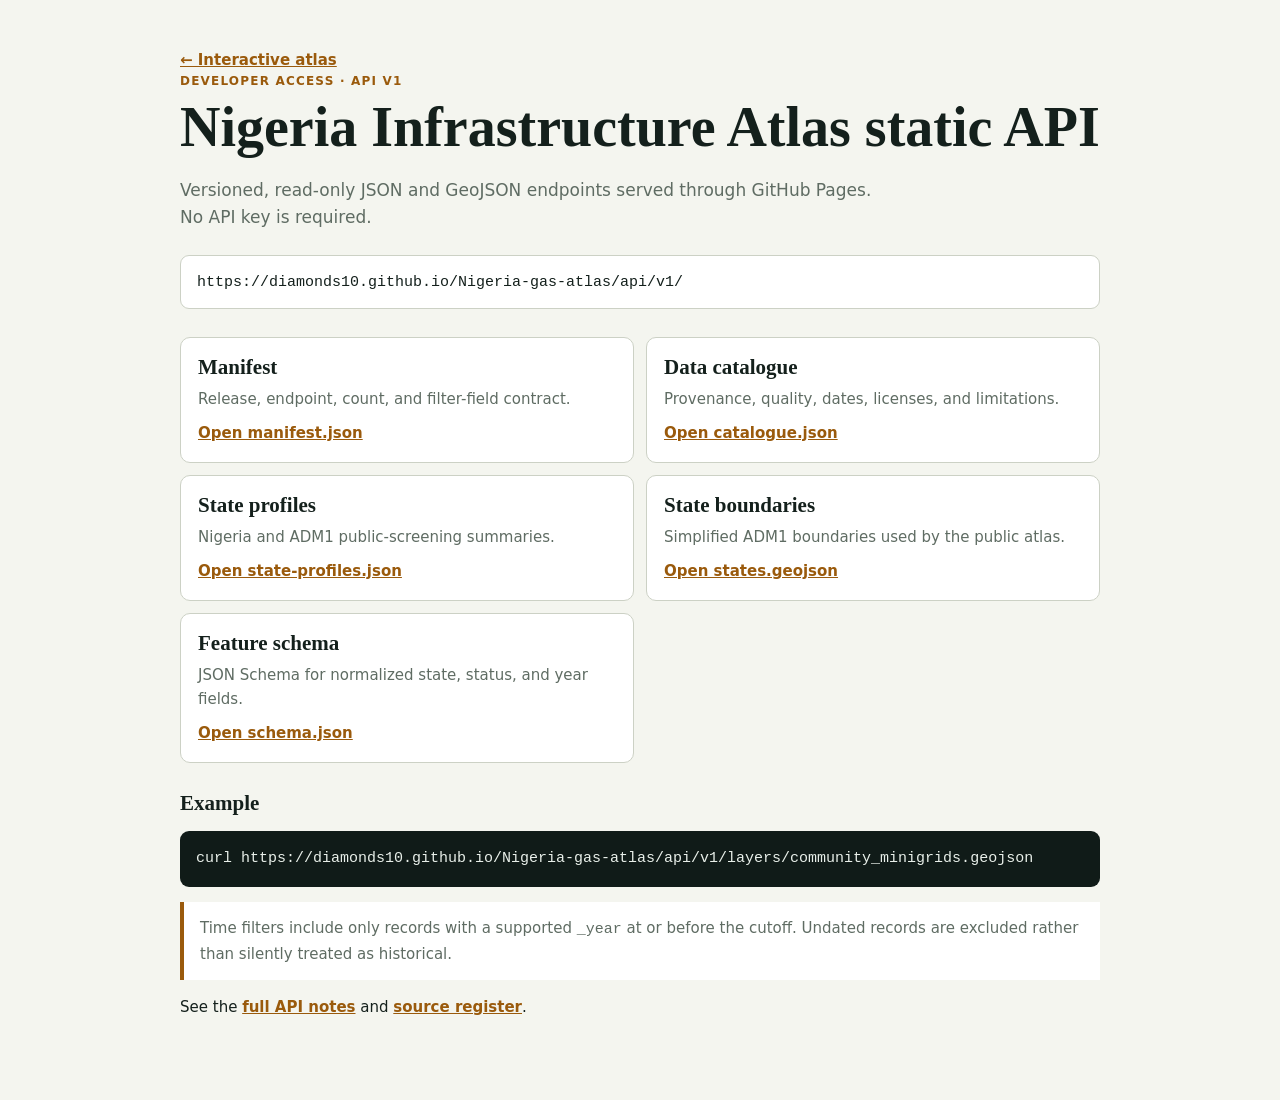
==== docs/api/index.html @ 8518b461 "Structure distributed energy and open contributions" ====
<!doctype html>
<html lang="en">
<head>
  <meta charset="utf-8" />
  <meta name="viewport" content="width=device-width, initial-scale=1" />
  <title>Static API · Nigeria Infrastructure Atlas</title>
  <meta name="description" content="Versioned static API documentation for the Nigeria Infrastructure Atlas." />
  <style>
    :root { color-scheme: light dark; --ink:#14201c; --muted:#5f6c63; --paper:#f4f5ef; --card:#fff; --line:#ccd1c5; --accent:#9a5a0c; }
    @media (prefers-color-scheme:dark) { :root { --ink:#edf0e9; --muted:#aab7ac; --paper:#0e1e1a; --card:#16281f; --line:#304137; --accent:#d99a3d; } }
    * { box-sizing:border-box; }
    body { margin:0; background:var(--paper); color:var(--ink); font:15px/1.6 system-ui,sans-serif; }
    main { width:min(920px,calc(100% - 32px)); margin:0 auto; padding:48px 0 70px; }
    h1,h2 { font-family:Georgia,serif; line-height:1.15; }
    h1 { margin:4px 0 10px; font-size:clamp(32px,6vw,56px); }
    h2 { margin:0 0 8px; font-size:21px; }
    .eyebrow { color:var(--accent); font-size:12px; font-weight:750; letter-spacing:.1em; text-transform:uppercase; }
    .lede { max-width:700px; color:var(--muted); font-size:17px; }
    .base { margin:24px 0; padding:13px 16px; border:1px solid var(--line); border-radius:9px; background:var(--card); overflow:auto; }
    code { font-family:ui-monospace,monospace; }
    .grid { display:grid; grid-template-columns:repeat(2,minmax(0,1fr)); gap:12px; margin:28px 0; }
    .card { border:1px solid var(--line); border-radius:10px; background:var(--card); padding:17px; }
    .card p { margin:0 0 10px; color:var(--muted); }
    a { color:var(--accent); font-weight:700; }
    pre { padding:16px; border-radius:9px; background:#101b18; color:#e8efe9; overflow:auto; }
    .note { padding:14px 16px; border-left:4px solid var(--accent); background:var(--card); color:var(--muted); }
    @media(max-width:650px) { main{padding-top:28px}.grid{grid-template-columns:1fr} }
  </style>
</head>
<body>
<main>
  <a href="../">← Interactive atlas</a>
  <div class="eyebrow">Developer access · API v1</div>
  <h1>Nigeria Infrastructure Atlas static API</h1>
  <p class="lede">Versioned, read-only JSON and GeoJSON endpoints served through GitHub Pages. No API key is required.</p>
  <div class="base"><code>https://diamonds10.github.io/Nigeria-gas-atlas/api/v1/</code></div>
  <div class="grid">
    <section class="card"><h2>Manifest</h2><p>Release, endpoint, count, and filter-field contract.</p><a href="./v1/manifest.json">Open manifest.json</a></section>
    <section class="card"><h2>Data catalogue</h2><p>Provenance, quality, dates, licenses, and limitations.</p><a href="./v1/catalogue.json">Open catalogue.json</a></section>
    <section class="card"><h2>State profiles</h2><p>Nigeria and ADM1 public-screening summaries.</p><a href="./v1/state-profiles.json">Open state-profiles.json</a></section>
    <section class="card"><h2>State boundaries</h2><p>Simplified ADM1 boundaries used by the public atlas.</p><a href="./v1/states.geojson">Open states.geojson</a></section>
    <section class="card"><h2>Feature schema</h2><p>JSON Schema for normalized state, status, and year fields.</p><a href="./v1/schema.json">Open schema.json</a></section>
  </div>
  <h2>Example</h2>
  <pre><code>curl https://diamonds10.github.io/Nigeria-gas-atlas/api/v1/layers/community_minigrids.geojson</code></pre>
  <p class="note">Time filters include only records with a supported <code>_year</code> at or before the cutoff. Undated records are excluded rather than silently treated as historical.</p>
  <p>See the <a href="https://github.com/Diamonds10/Nigeria-gas-atlas/blob/main/docs/api/v1/README.md">full API notes</a> and <a href="https://github.com/Diamonds10/Nigeria-gas-atlas/blob/main/docs/data_sources.md">source register</a>.</p>
</main>
</body>
</html>
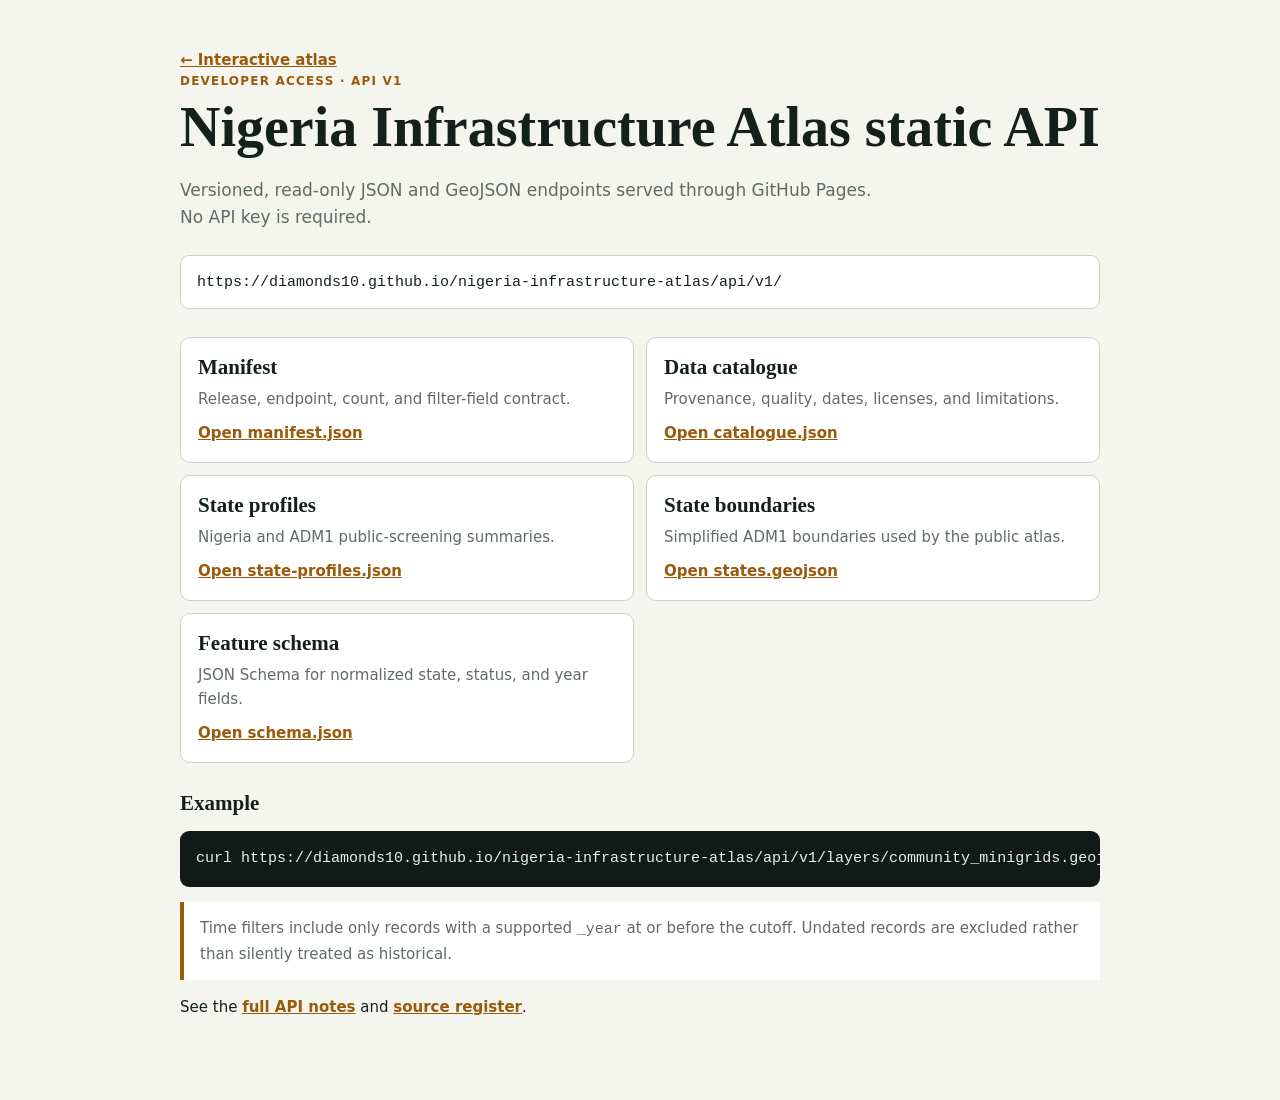
==== commit ec2c6ae5: "Migrate atlas links to renamed repository" ====
--- a/docs/api/index.html
+++ b/docs/api/index.html
@@ -33,7 +33,7 @@
   <div class="eyebrow">Developer access · API v1</div>
   <h1>Nigeria Infrastructure Atlas static API</h1>
   <p class="lede">Versioned, read-only JSON and GeoJSON endpoints served through GitHub Pages. No API key is required.</p>
-  <div class="base"><code>https://diamonds10.github.io/Nigeria-gas-atlas/api/v1/</code></div>
+  <div class="base"><code>https://diamonds10.github.io/nigeria-infrastructure-atlas/api/v1/</code></div>
   <div class="grid">
     <section class="card"><h2>Manifest</h2><p>Release, endpoint, count, and filter-field contract.</p><a href="./v1/manifest.json">Open manifest.json</a></section>
     <section class="card"><h2>Data catalogue</h2><p>Provenance, quality, dates, licenses, and limitations.</p><a href="./v1/catalogue.json">Open catalogue.json</a></section>
@@ -42,9 +42,9 @@
     <section class="card"><h2>Feature schema</h2><p>JSON Schema for normalized state, status, and year fields.</p><a href="./v1/schema.json">Open schema.json</a></section>
   </div>
   <h2>Example</h2>
-  <pre><code>curl https://diamonds10.github.io/Nigeria-gas-atlas/api/v1/layers/community_minigrids.geojson</code></pre>
+  <pre><code>curl https://diamonds10.github.io/nigeria-infrastructure-atlas/api/v1/layers/community_minigrids.geojson</code></pre>
   <p class="note">Time filters include only records with a supported <code>_year</code> at or before the cutoff. Undated records are excluded rather than silently treated as historical.</p>
-  <p>See the <a href="https://github.com/Diamonds10/Nigeria-gas-atlas/blob/main/docs/api/v1/README.md">full API notes</a> and <a href="https://github.com/Diamonds10/Nigeria-gas-atlas/blob/main/docs/data_sources.md">source register</a>.</p>
+  <p>See the <a href="https://github.com/Diamonds10/nigeria-infrastructure-atlas/blob/main/docs/api/v1/README.md">full API notes</a> and <a href="https://github.com/Diamonds10/nigeria-infrastructure-atlas/blob/main/docs/data_sources.md">source register</a>.</p>
 </main>
 </body>
 </html>
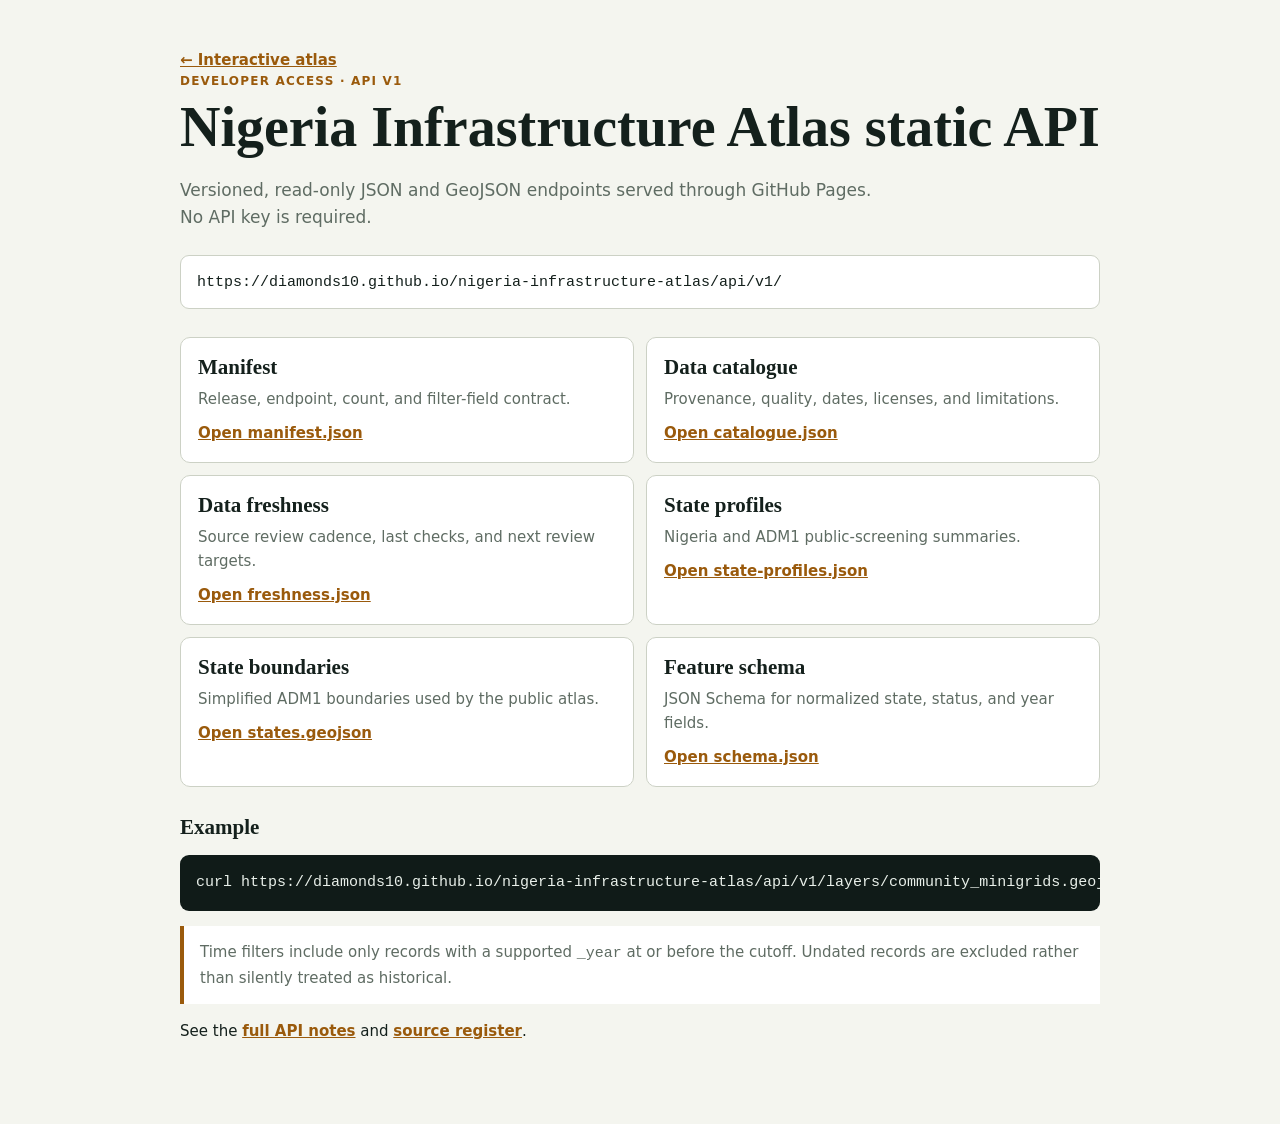
==== commit f451e56c: "Release oil spill intelligence and atlas governance" ====
--- a/docs/api/index.html
+++ b/docs/api/index.html
@@ -37,6 +37,7 @@
   <div class="grid">
     <section class="card"><h2>Manifest</h2><p>Release, endpoint, count, and filter-field contract.</p><a href="./v1/manifest.json">Open manifest.json</a></section>
     <section class="card"><h2>Data catalogue</h2><p>Provenance, quality, dates, licenses, and limitations.</p><a href="./v1/catalogue.json">Open catalogue.json</a></section>
+    <section class="card"><h2>Data freshness</h2><p>Source review cadence, last checks, and next review targets.</p><a href="./v1/freshness.json">Open freshness.json</a></section>
     <section class="card"><h2>State profiles</h2><p>Nigeria and ADM1 public-screening summaries.</p><a href="./v1/state-profiles.json">Open state-profiles.json</a></section>
     <section class="card"><h2>State boundaries</h2><p>Simplified ADM1 boundaries used by the public atlas.</p><a href="./v1/states.geojson">Open states.geojson</a></section>
     <section class="card"><h2>Feature schema</h2><p>JSON Schema for normalized state, status, and year fields.</p><a href="./v1/schema.json">Open schema.json</a></section>
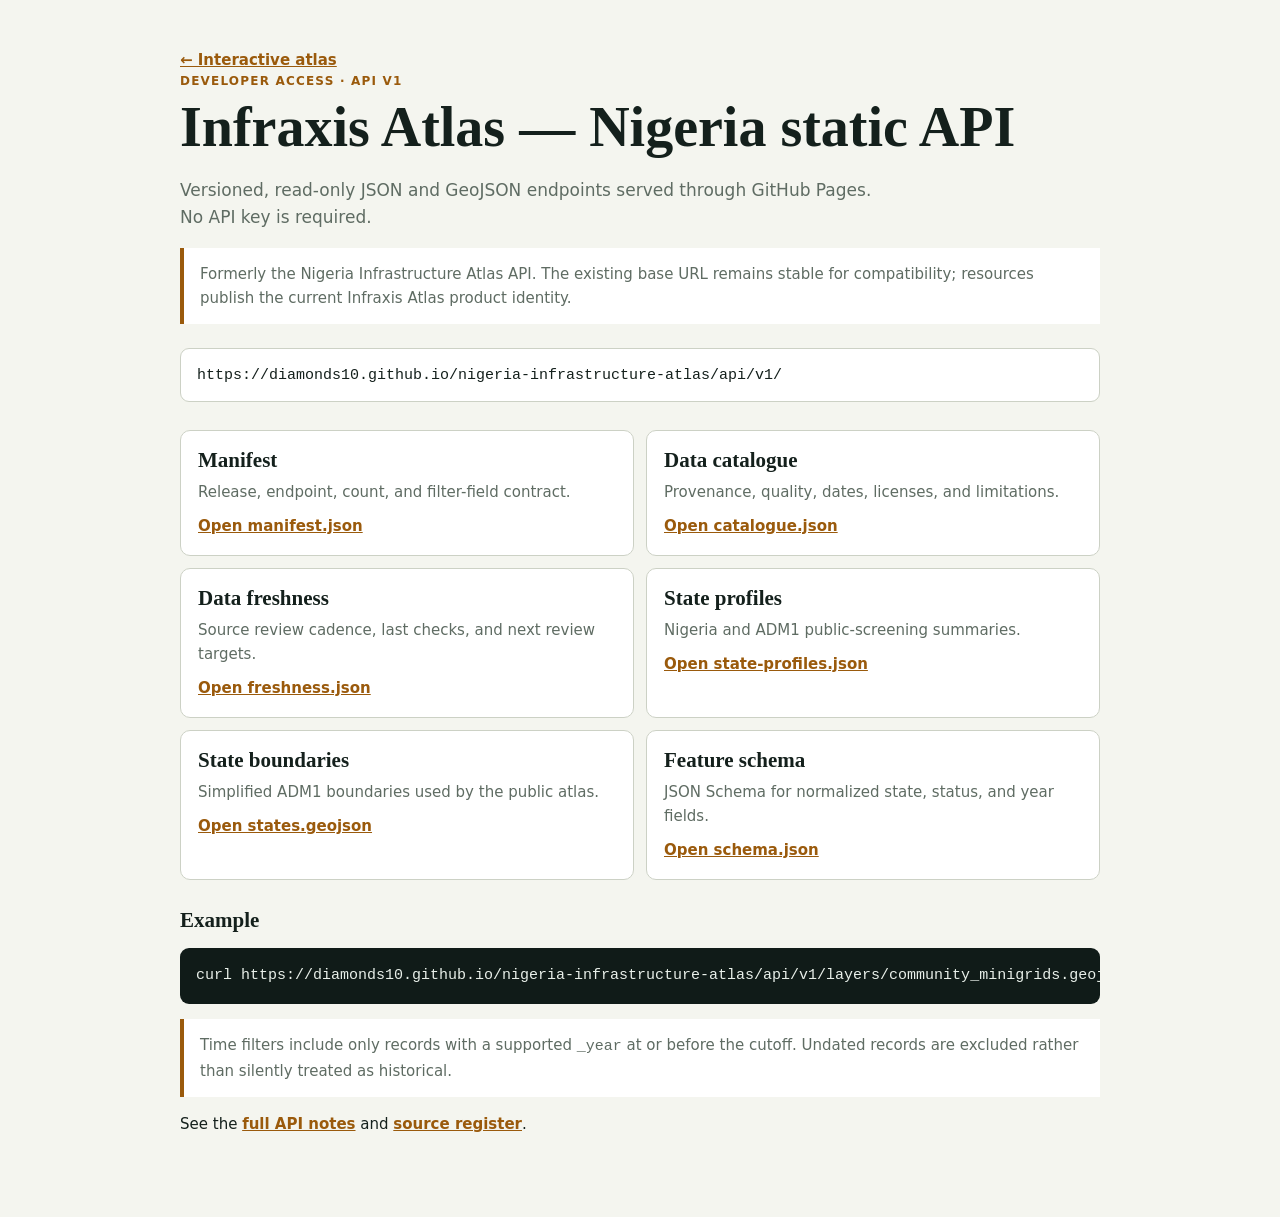
==== commit 126930a3: "release: rebrand as Infraxis Atlas v0.12.0" ====
--- a/docs/api/index.html
+++ b/docs/api/index.html
@@ -3,8 +3,8 @@
 <head>
   <meta charset="utf-8" />
   <meta name="viewport" content="width=device-width, initial-scale=1" />
-  <title>Static API · Nigeria Infrastructure Atlas</title>
-  <meta name="description" content="Versioned static API documentation for the Nigeria Infrastructure Atlas." />
+  <title>Static API · Infraxis Atlas — Nigeria</title>
+  <meta name="description" content="Versioned static API documentation for Infraxis Atlas — Nigeria." />
   <style>
     :root { color-scheme: light dark; --ink:#14201c; --muted:#5f6c63; --paper:#f4f5ef; --card:#fff; --line:#ccd1c5; --accent:#9a5a0c; }
     @media (prefers-color-scheme:dark) { :root { --ink:#edf0e9; --muted:#aab7ac; --paper:#0e1e1a; --card:#16281f; --line:#304137; --accent:#d99a3d; } }
@@ -31,8 +31,9 @@
 <main>
   <a href="../">← Interactive atlas</a>
   <div class="eyebrow">Developer access · API v1</div>
-  <h1>Nigeria Infrastructure Atlas static API</h1>
+  <h1>Infraxis Atlas — Nigeria static API</h1>
   <p class="lede">Versioned, read-only JSON and GeoJSON endpoints served through GitHub Pages. No API key is required.</p>
+  <p class="note">Formerly the Nigeria Infrastructure Atlas API. The existing base URL remains stable for compatibility; resources publish the current Infraxis Atlas product identity.</p>
   <div class="base"><code>https://diamonds10.github.io/nigeria-infrastructure-atlas/api/v1/</code></div>
   <div class="grid">
     <section class="card"><h2>Manifest</h2><p>Release, endpoint, count, and filter-field contract.</p><a href="./v1/manifest.json">Open manifest.json</a></section>
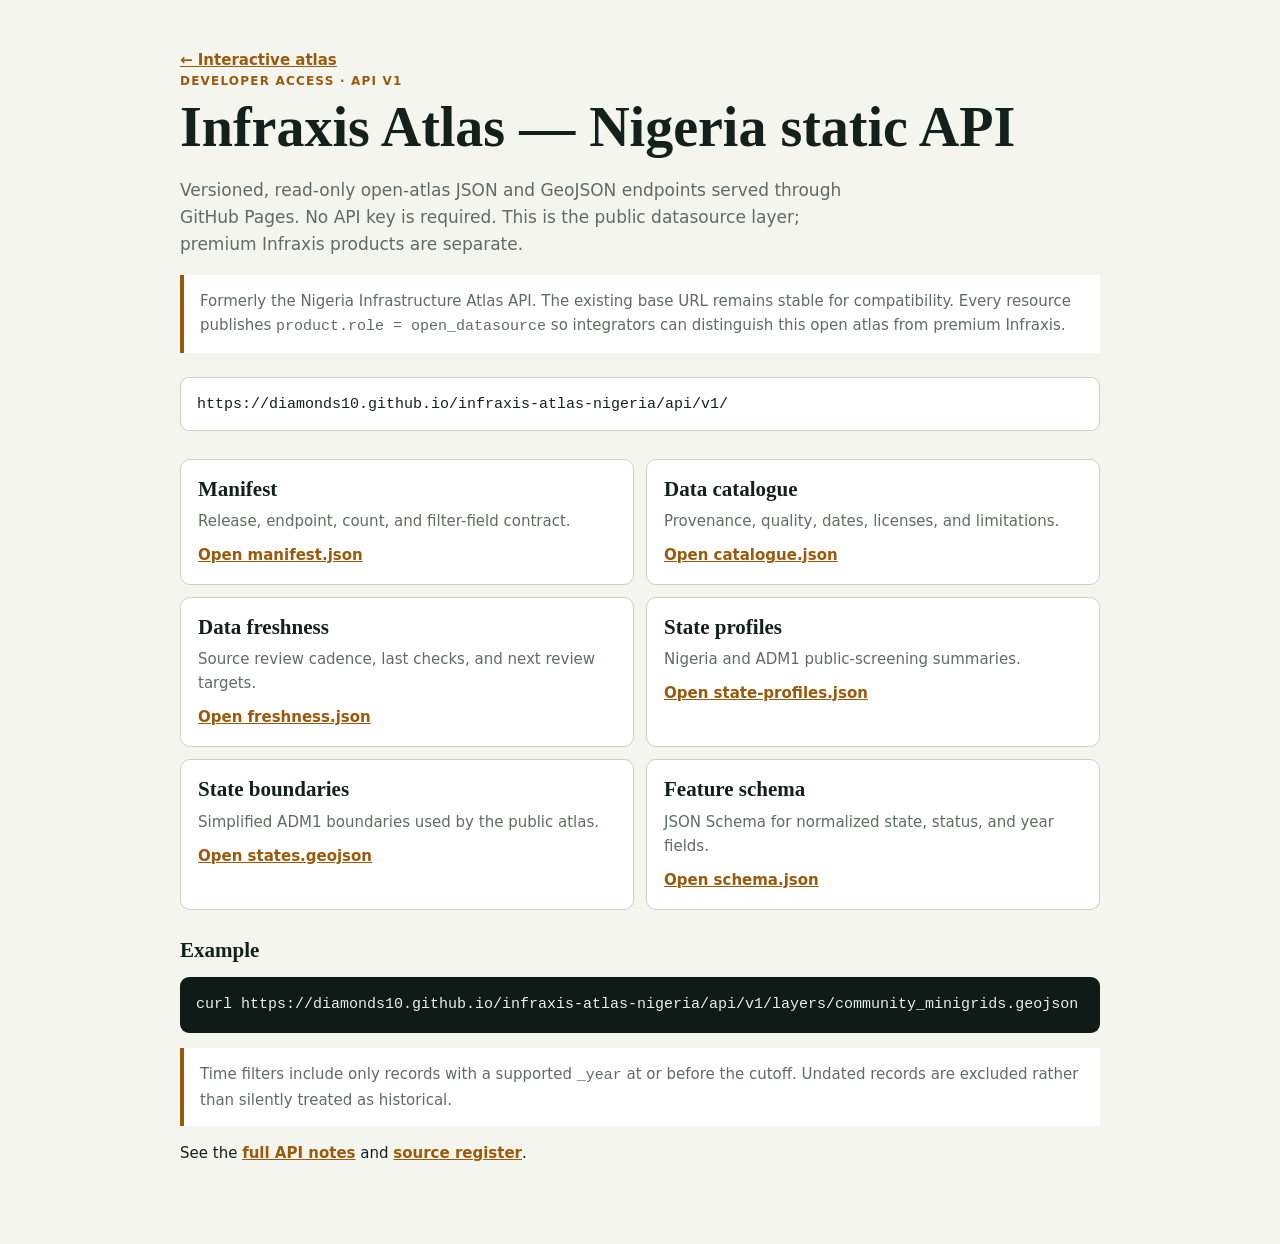
==== commit 07343cec: "Propagate GitHub repo rename to infraxis-atlas-nigeria The repository was renamed on GitHub from nig" ====
--- a/docs/api/index.html
+++ b/docs/api/index.html
@@ -4,7 +4,7 @@
   <meta charset="utf-8" />
   <meta name="viewport" content="width=device-width, initial-scale=1" />
   <title>Static API · Infraxis Atlas — Nigeria</title>
-  <meta name="description" content="Versioned static API documentation for Infraxis Atlas — Nigeria." />
+  <meta name="description" content="Open-atlas static API for Infraxis Atlas — Nigeria. Public datasource endpoints; premium Infraxis products are separate." />
   <style>
     :root { color-scheme: light dark; --ink:#14201c; --muted:#5f6c63; --paper:#f4f5ef; --card:#fff; --line:#ccd1c5; --accent:#9a5a0c; }
     @media (prefers-color-scheme:dark) { :root { --ink:#edf0e9; --muted:#aab7ac; --paper:#0e1e1a; --card:#16281f; --line:#304137; --accent:#d99a3d; } }
@@ -32,9 +32,9 @@
   <a href="../">← Interactive atlas</a>
   <div class="eyebrow">Developer access · API v1</div>
   <h1>Infraxis Atlas — Nigeria static API</h1>
-  <p class="lede">Versioned, read-only JSON and GeoJSON endpoints served through GitHub Pages. No API key is required.</p>
-  <p class="note">Formerly the Nigeria Infrastructure Atlas API. The existing base URL remains stable for compatibility; resources publish the current Infraxis Atlas product identity.</p>
-  <div class="base"><code>https://diamonds10.github.io/nigeria-infrastructure-atlas/api/v1/</code></div>
+  <p class="lede">Versioned, read-only open-atlas JSON and GeoJSON endpoints served through GitHub Pages. No API key is required. This is the public datasource layer; premium Infraxis products are separate.</p>
+  <p class="note">Formerly the Nigeria Infrastructure Atlas API. The existing base URL remains stable for compatibility. Every resource publishes <code>product.role&nbsp;=&nbsp;open_datasource</code> so integrators can distinguish this open atlas from premium Infraxis.</p>
+  <div class="base"><code>https://diamonds10.github.io/infraxis-atlas-nigeria/api/v1/</code></div>
   <div class="grid">
     <section class="card"><h2>Manifest</h2><p>Release, endpoint, count, and filter-field contract.</p><a href="./v1/manifest.json">Open manifest.json</a></section>
     <section class="card"><h2>Data catalogue</h2><p>Provenance, quality, dates, licenses, and limitations.</p><a href="./v1/catalogue.json">Open catalogue.json</a></section>
@@ -44,9 +44,9 @@
     <section class="card"><h2>Feature schema</h2><p>JSON Schema for normalized state, status, and year fields.</p><a href="./v1/schema.json">Open schema.json</a></section>
   </div>
   <h2>Example</h2>
-  <pre><code>curl https://diamonds10.github.io/nigeria-infrastructure-atlas/api/v1/layers/community_minigrids.geojson</code></pre>
+  <pre><code>curl https://diamonds10.github.io/infraxis-atlas-nigeria/api/v1/layers/community_minigrids.geojson</code></pre>
   <p class="note">Time filters include only records with a supported <code>_year</code> at or before the cutoff. Undated records are excluded rather than silently treated as historical.</p>
-  <p>See the <a href="https://github.com/Diamonds10/nigeria-infrastructure-atlas/blob/main/docs/api/v1/README.md">full API notes</a> and <a href="https://github.com/Diamonds10/nigeria-infrastructure-atlas/blob/main/docs/data_sources.md">source register</a>.</p>
+  <p>See the <a href="https://github.com/Diamonds10/infraxis-atlas-nigeria/blob/main/docs/api/v1/README.md">full API notes</a> and <a href="https://github.com/Diamonds10/infraxis-atlas-nigeria/blob/main/docs/data_sources.md">source register</a>.</p>
 </main>
 </body>
 </html>
